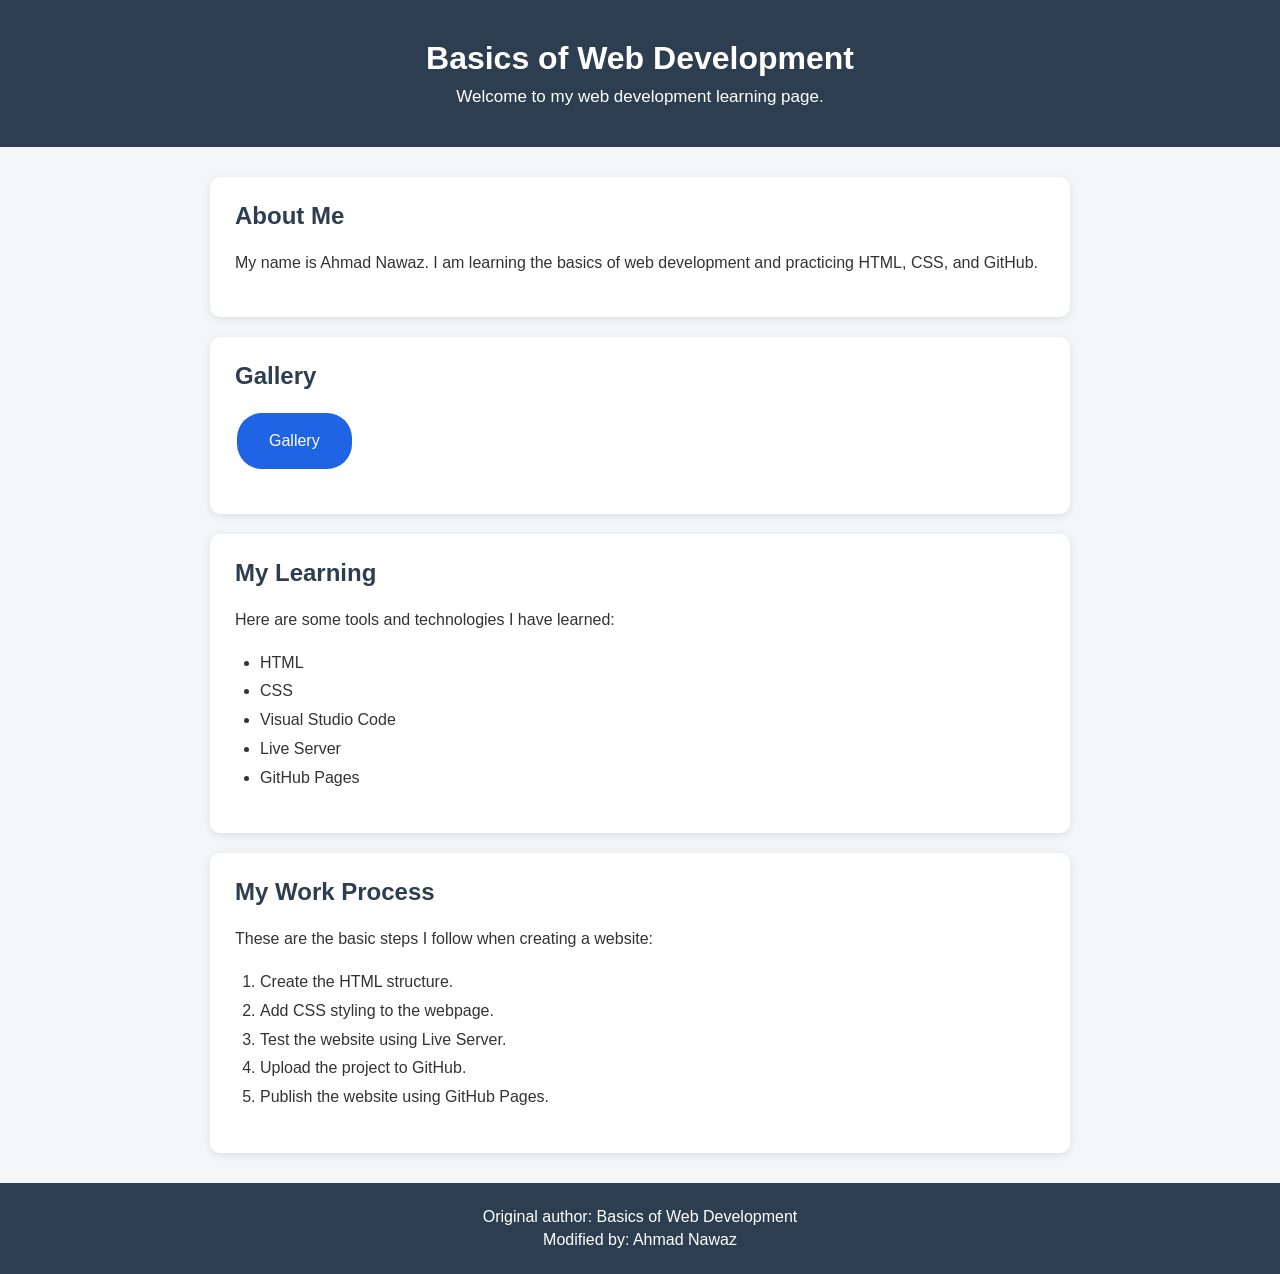
==== index.html @ a4bd119a "Add files via upload" ====
<!DOCTYPE html>
<html lang="en">
<head>
    <meta charset="UTF-8">
    <meta name="viewport" content="width=device-width, initial-scale=1.0">

    <title>Basics of Web Development - Ahmad Nawaz</title>

    <link rel="stylesheet" href="style.css">
    <link rel="icon" href="fav.jpg">
</head>

<body>

    <header>
        <h1>Basics of Web Development</h1>
        <p>Welcome to my web development learning page.</p>
    </header>

    <main>

        <div class="card">
            <h2>About Me</h2>
            <p>
                My name is Ahmad Nawaz. I am learning the basics of web
                development and practicing HTML, CSS, and GitHub.
            </p>
        </div> 
         <div class="card">
            <h2>Gallery</h2>
            <p>
               <a id="gale" href="gallery.html"> Gallery</a>
            </p>
        </div>

        <div class="card">
            <h2>My Learning</h2>
            <p>Here are some tools and technologies I have learned:</p>

            <ul>
                <li>HTML</li>
                <li>CSS</li>
                <li>Visual Studio Code</li>
                <li>Live Server</li>
                <li>GitHub Pages</li>
            </ul>
        </div>

        <div class="card">
            <h2>My Work Process</h2>
            <p>These are the basic steps I follow when creating a website:</p>

            <ol>
                <li>Create the HTML structure.</li>
                <li>Add CSS styling to the webpage.</li>
                <li>Test the website using Live Server.</li>
                <li>Upload the project to GitHub.</li>
                <li>Publish the website using GitHub Pages.</li>
            </ol>
        </div>

    </main>

    <footer>
        <p>Original author: Basics of Web Development</p>
        <p>Modified by: Ahmad Nawaz</p>
    </footer>

</body>
</html>
---- style.css ----
* {
    box-sizing: border-box;
}

body {
    margin: 0;
    font-family: Arial, sans-serif;
    background-color: #f4f6f8;
    color: #333;
}

header {
    background-color: #2c3e50;
    color: white;
    text-align: center;
    padding: 40px 20px;
}

header h1 {
    margin: 0 0 10px;
    font-size: 32px;
}

header p {
    margin: 0;
    font-size: 17px;
}

main {
    max-width: 900px;
    margin: 30px auto;
    padding: 0 20px;
}

.card {
    background-color: white;
    padding: 25px;
    margin-bottom: 20px;
    border-radius: 10px;
    box-shadow: 0 2px 8px rgba(0, 0, 0, 0.1);
}

.card h2 {
    margin-top: 0;
    color: #2c3e50;
}

.card p {
    line-height: 1.6;
}

.card ul,
.card ol {
    line-height: 1.8;
    padding-left: 25px;
}

footer {
    text-align: center;
    background-color: #2c3e50;
    color: white;
    padding: 20px;
    margin-top: 30px;
}

footer p {
    margin: 5px;
}


.photo-gallery {
  max-width: 1200px;
  margin: 50px auto;
  padding: 0 25px;
  display: grid;
  grid-template-columns: repeat(3, 1fr);
  gap: 22px;
}

.photo-gallery img {
  width: 100%;
  height: 250px;
  object-fit: cover;
  border-radius: 12px;
  display: block;
  transition: transform 0.3s ease;
}

.photo-gallery img:hover {
  transform: scale(1.03);
}

@media (max-width: 768px) {
  .photo-gallery {
    grid-template-columns: repeat(2, 1fr);
  }
}

@media (max-width: 480px) {
  .photo-gallery {
    grid-template-columns: 1fr;
  }
}



#gale{
     background-color: #1f64e5;
  border: none;
  border-radius: 25px;
  color: white;
  padding: 15px 32px;
  text-align: center;
  text-decoration: none;
  display: inline-block;
  font-size: 16px;
  margin: 4px 2px;
  cursor: pointer;
}
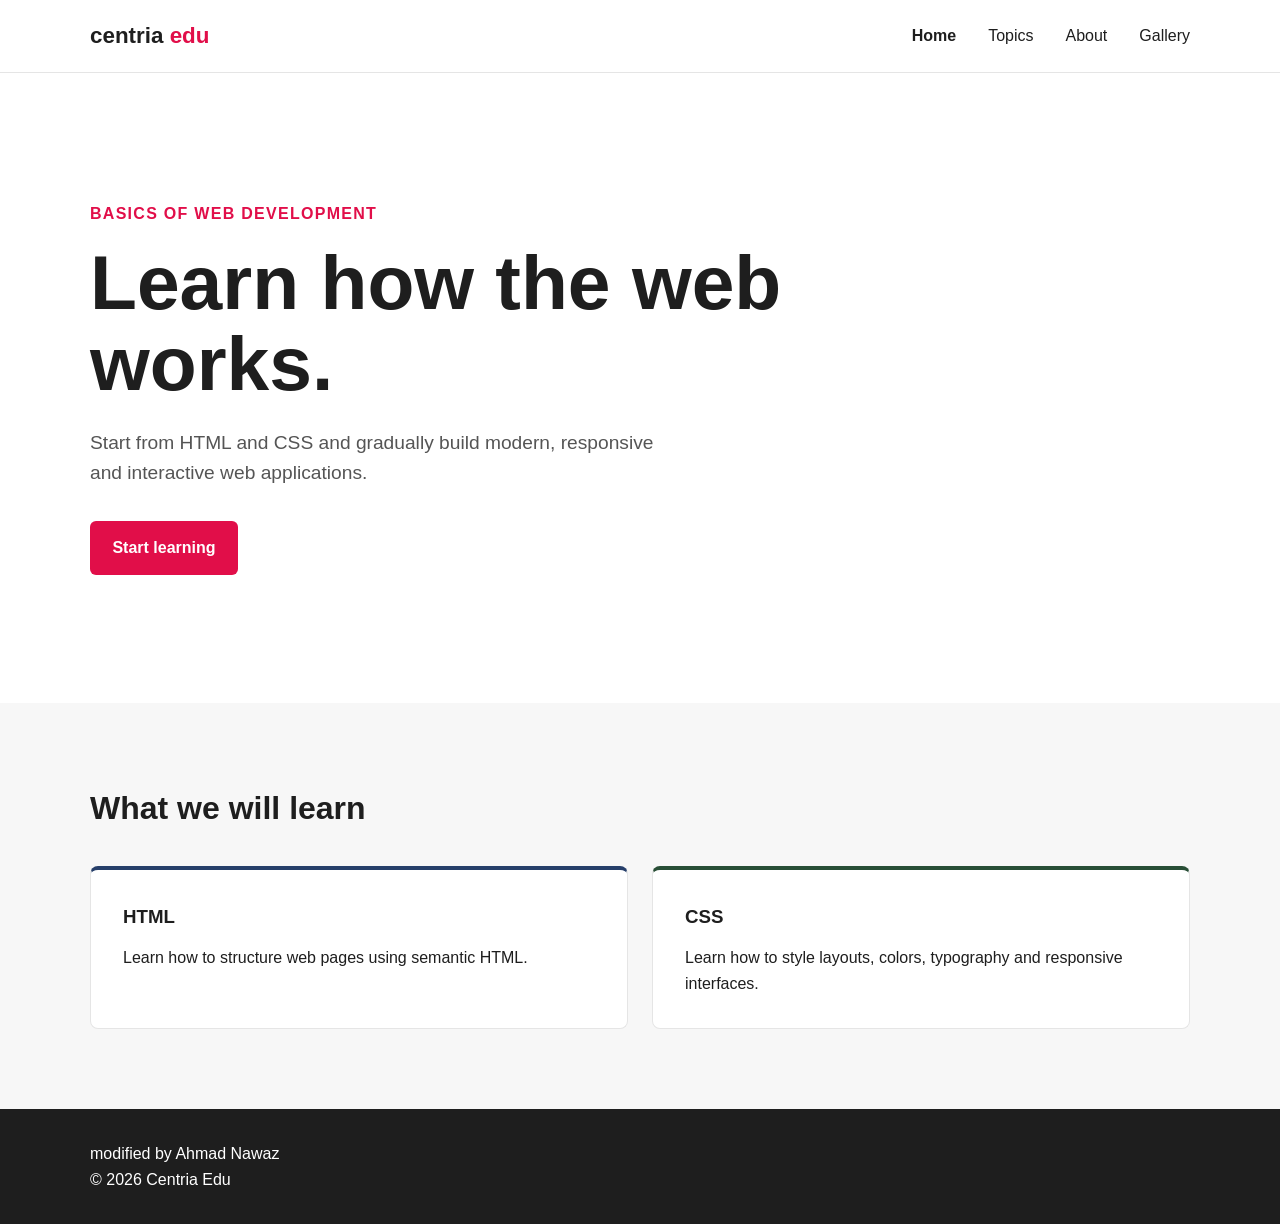
==== commit e3ae4dda: "Add files via upload" ====
--- a/index.html
+++ b/index.html
@@ -1,72 +1,97 @@
+<!--
+modified by Ahmad Nawaz 
+-->
 
 <!DOCTYPE html>
 <html lang="en">
 <head>
     <meta charset="UTF-8">
     <meta name="viewport" content="width=device-width, initial-scale=1.0">
+    <meta name="author" content="Ville Heikkiniemi">
+    <link rel="icon" href="favicon.ico">
+    <link rel="stylesheet" href="style.css">
 
-    <title>Basics of Web Development - Ahmad Nawaz</title>
-
-    <link rel="stylesheet" href="style.css">
-    <link rel="icon" href="fav.jpg">
+    <title>Centria Edu | Basics of Web Development</title>
 </head>
 
 <body>
 
     <header>
-        <h1>Basics of Web Development</h1>
-        <p>Welcome to my web development learning page.</p>
+        <div class="container">
+            <nav>
+                <div class="logo">
+                    centria <span>edu</span>
+                </div>
+
+                <ul>
+                    <li><a href="index.html"><strong>Home</strong></a></li>
+                    <li><a href="#topics">Topics</a></li>
+                    <li><a href="#">About</a></li>
+                    <li><a href="gallery.html">Gallery</a></li>
+                </ul>
+            </nav>
+        </div>
     </header>
 
     <main>
 
-        <div class="card">
-            <h2>About Me</h2>
-            <p>
-                My name is Ahmad Nawaz. I am learning the basics of web
-                development and practicing HTML, CSS, and GitHub.
-            </p>
-        </div> 
-         <div class="card">
-            <h2>Gallery</h2>
-            <p>
-               <a id="gale" href="gallery.html"> Gallery</a>
-            </p>
-        </div>
+        <section class="hero">
+            <div class="container">
+                <div class="hero-content">
 
-        <div class="card">
-            <h2>My Learning</h2>
-            <p>Here are some tools and technologies I have learned:</p>
+                    <span class="label">Basics of Web Development</span>
 
-            <ul>
-                <li>HTML</li>
-                <li>CSS</li>
-                <li>Visual Studio Code</li>
-                <li>Live Server</li>
-                <li>GitHub Pages</li>
-            </ul>
-        </div>
+                    <h1>
+                        Learn how the web works.
+                    </h1>
 
-        <div class="card">
-            <h2>My Work Process</h2>
-            <p>These are the basic steps I follow when creating a website:</p>
+                    <p>
+                        Start from HTML and CSS and gradually build modern,
+                        responsive and interactive web applications.
+                    </p>
 
-            <ol>
-                <li>Create the HTML structure.</li>
-                <li>Add CSS styling to the webpage.</li>
-                <li>Test the website using Live Server.</li>
-                <li>Upload the project to GitHub.</li>
-                <li>Publish the website using GitHub Pages.</li>
-            </ol>
-        </div>
+                    <a href="#topics" class="button">
+                        Start learning
+                    </a>
+
+                </div>
+            </div>
+        </section>
+
+        <section class="topics" id="topics">
+            <div class="container">
+
+                <h2>What we will learn</h2>
+
+                <div class="cards">
+
+                    <article class="card">
+                        <h3>HTML</h3>
+                        <p>
+                            Learn how to structure web pages using semantic HTML.
+                        </p>
+                    </article>
+
+                    <article class="card">
+                        <h3>CSS</h3>
+                        <p>
+                            Learn how to style layouts, colors, typography and
+                            responsive interfaces.
+                        </p>
+                    </article>
+
+                </div>
+            </div>
+        </section>
 
     </main>
 
     <footer>
-        <p>Original author: Basics of Web Development</p>
-        <p>Modified by: Ahmad Nawaz</p>
+        <div class="container">
+            <p>modified by Ahmad Nawaz</p>
+            <p>&copy; 2026 Centria Edu</p>
+        </div>
     </footer>
 
 </body>
-</html>
-
+</html>
--- a/style.css
+++ b/style.css
@@ -1,120 +1,182 @@
+:root {
+    --primary: #e10e49;
+    --light: #ffffff;
+    --dark: #1e1e1e;
+    --blue: #263f6a;
+    --green: #284e36;
+    --orange: #e37222;
+    --rose: #c24d52;
+}
 
 * {
     box-sizing: border-box;
+    margin: 0;
+    padding: 0;
 }
 
 body {
-    margin: 0;
-    font-family: Arial, sans-serif;
-    background-color: #f4f6f8;
-    color: #333;
+    font-family: Arial, Helvetica, sans-serif;
+    background-color: var(--light);
+    color: var(--dark);
+    line-height: 1.6;
 }
 
 header {
-    background-color: #2c3e50;
-    color: white;
-    text-align: center;
-    padding: 40px 20px;
+    border-bottom: 1px solid #e5e5e5;
 }
 
-header h1 {
-    margin: 0 0 10px;
-    font-size: 32px;
+.container {
+    width: min(1100px, 90%);
+    margin: 0 auto;
 }
 
-header p {
-    margin: 0;
-    font-size: 17px;
+nav {
+    min-height: 72px;
+    display: flex;
+    justify-content: space-between;
+    align-items: center;
 }
 
-main {
-    max-width: 900px;
-    margin: 30px auto;
-    padding: 0 20px;
+.logo {
+    font-size: 1.4rem;
+    font-weight: bold;
+    color: var(--dark);
+}
+
+.logo span {
+    color: var(--primary);
+}
+
+nav ul {
+    display: flex;
+    gap: 2rem;
+    list-style: none;
+}
+
+nav a {
+    color: var(--dark);
+    text-decoration: none;
+}
+
+nav a:hover {
+    color: var(--primary);
+}
+
+.hero {
+    min-height: 70vh;
+    display: flex;
+    align-items: center;
+}
+
+.hero-content {
+    max-width: 700px;
+}
+
+.label {
+    display: inline-block;
+    margin-bottom: 1rem;
+    color: var(--primary);
+    font-weight: bold;
+    text-transform: uppercase;
+    letter-spacing: 0.08rem;
+}
+
+h1 {
+    margin-bottom: 1.5rem;
+    font-size: clamp(2.5rem, 6vw, 5rem);
+    line-height: 1.05;
+}
+
+.hero p {
+    max-width: 600px;
+    margin-bottom: 2rem;
+    font-size: 1.2rem;
+    color: #555;
+}
+
+.button {
+    display: inline-block;
+    padding: 0.9rem 1.4rem;
+    background-color: var(--primary);
+    color: var(--light);
+    text-decoration: none;
+    border-radius: 6px;
+    font-weight: bold;
+}
+
+.button:hover {
+    background-color: var(--rose);
+}
+
+.topics {
+    padding: 5rem 0;
+    background-color: #f7f7f7;
+}
+
+.topics h2 {
+    margin-bottom: 2rem;
+    font-size: 2rem;
+}
+
+.cards {
+    display: grid;
+    grid-template-columns: repeat(2, 1fr);
+    gap: 1.5rem;
 }
 
 .card {
-    background-color: white;
-    padding: 25px;
-    margin-bottom: 20px;
-    border-radius: 10px;
-    box-shadow: 0 2px 8px rgba(0, 0, 0, 0.1);
+    padding: 2rem;
+    background-color: var(--light);
+    border: 1px solid #e5e5e5;
+    border-radius: 8px;
 }
 
-.card h2 {
-    margin-top: 0;
-    color: #2c3e50;
+.card img {
+    width: 100%;
+    height: auto;
+    margin-top: 1rem;
+    border-radius: 4px;
 }
 
-.card p {
-    line-height: 1.6;
+.card h3 {
+    margin-bottom: 0.8rem;
 }
 
-.card ul,
-.card ol {
-    line-height: 1.8;
-    padding-left: 25px;
+.card:nth-child(1) {
+    border-top: 4px solid var(--blue);
+}
+
+.card:nth-child(2) {
+    border-top: 4px solid var(--green);
+}
+
+.card:nth-child(3) {
+    border-top: 4px solid var(--orange);
 }
 
 footer {
-    text-align: center;
-    background-color: #2c3e50;
-    color: white;
-    padding: 20px;
-    margin-top: 30px;
+    padding: 2rem 0;
+    background-color: var(--dark);
+    color: var(--light);
 }
 
-footer p {
-    margin: 5px;
+.grayscale-image {
+  display: block;
+  max-width: 100%;
+  height: auto;
+  filter: grayscale(100%);
 }
 
+@media (max-width: 700px) {
+    nav ul {
+        display: none;
+    }
 
-.photo-gallery {
-  max-width: 1200px;
-  margin: 50px auto;
-  padding: 0 25px;
-  display: grid;
-  grid-template-columns: repeat(3, 1fr);
-  gap: 22px;
-}
+    .cards {
+        grid-template-columns: 1fr;
+    }
 
-.photo-gallery img {
-  width: 100%;
-  height: 250px;
-  object-fit: cover;
-  border-radius: 12px;
-  display: block;
-  transition: transform 0.3s ease;
-}
-
-.photo-gallery img:hover {
-  transform: scale(1.03);
-}
-
-@media (max-width: 768px) {
-  .photo-gallery {
-    grid-template-columns: repeat(2, 1fr);
-  }
-}
-
-@media (max-width: 480px) {
-  .photo-gallery {
-    grid-template-columns: 1fr;
-  }
-}
-
-
-
-#gale{
-     background-color: #1f64e5;
-  border: none;
-  border-radius: 25px;
-  color: white;
-  padding: 15px 32px;
-  text-align: center;
-  text-decoration: none;
-  display: inline-block;
-  font-size: 16px;
-  margin: 4px 2px;
-  cursor: pointer;
+    .hero {
+        min-height: 60vh;
+    }
 }
